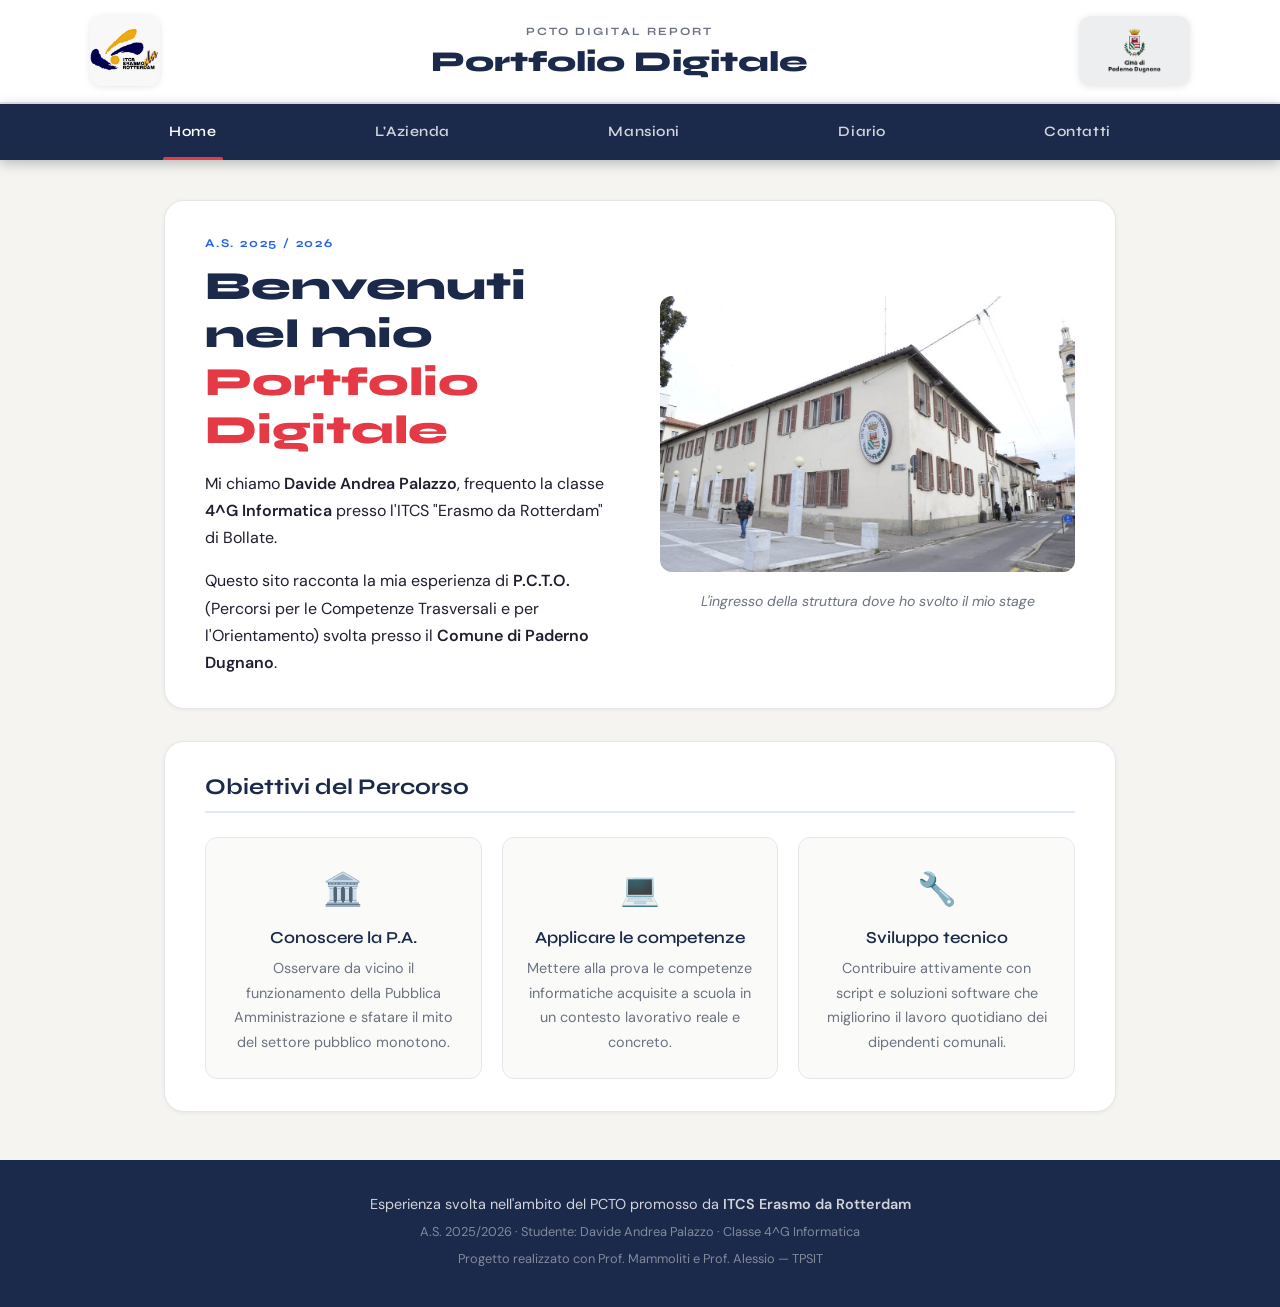
==== index.html @ 07c58e74 "first commit" ====
<!DOCTYPE html>
<html lang="it">
<head>
    <meta charset="UTF-8">
    <meta name="viewport" content="width=device-width, initial-scale=1.0">
    <title>Home — PCTO Davide Andrea Palazzo</title>
    <link rel="stylesheet" href="./css/style.css">
    <link rel="preconnect" href="https://fonts.googleapis.com">
    <link href="https://fonts.googleapis.com/css2?family=Syne:wght@400;600;700;800&family=DM+Sans:ital,wght@0,300;0,400;0,500;1,300&display=swap" rel="stylesheet">
</head>
<body>

    <header>
        <div class="header-inner">
            <img src="./images/logo-scuola.jpg" alt="Logo ITCS Erasmo da Rotterdam" class="logo-img">
            <div class="header-title">
                <span class="header-label">PCTO Digital Report</span>
                <h1>Portfolio Digitale</h1>
            </div>
            <img src="./images/logo-comune.webp" alt="Logo Comune Paderno Dugnano" class="logo-img">
        </div>
    </header>

    <nav>
        <ul>
            <li><a href="./index.html" class="active">Home</a></li>
            <li><a href="./pages/azienda.html">L'Azienda</a></li>
            <li><a href="./pages/mansioni.html">Mansioni</a></li>
            <li><a href="./pages/diario.html">Diario</a></li>
            <li><a href="./pages/contatti.html">Contatti</a></li>
        </ul>
    </nav>

    <main>
        <section class="hero-section">
            <div class="hero-text">
                <p class="hero-eyebrow">A.S. 2025 / 2026</p>
                <h2>Benvenuti nel mio<br><span class="accent">Portfolio Digitale</span></h2>
                <p>Mi chiamo <strong>Davide Andrea Palazzo</strong>, frequento la classe <strong>4^G Informatica</strong> presso l'ITCS "Erasmo da Rotterdam" di Bollate.</p>
                <p>Questo sito racconta la mia esperienza di <strong>P.C.T.O.</strong> (Percorsi per le Competenze Trasversali e per l'Orientamento) svolta presso il <strong>Comune di Paderno Dugnano</strong>.</p>
            </div>
            <figure class="hero-figure">
                <img src="./images/ingresso-comune.jpg" alt="Ingresso Comune Paderno Dugnano">
                <figcaption>L'ingresso della struttura dove ho svolto il mio stage</figcaption>
            </figure>
        </section>

        <section class="obiettivi-section">
            <h3>Obiettivi del Percorso</h3>
            <div class="obiettivi-grid">
                <div class="obiettivo-card">
                    <span class="card-icon">🏛️</span>
                    <h4>Conoscere la P.A.</h4>
                    <p>Osservare da vicino il funzionamento della Pubblica Amministrazione e sfatare il mito del settore pubblico monotono.</p>
                </div>
                <div class="obiettivo-card">
                    <span class="card-icon">💻</span>
                    <h4>Applicare le competenze</h4>
                    <p>Mettere alla prova le competenze informatiche acquisite a scuola in un contesto lavorativo reale e concreto.</p>
                </div>
                <div class="obiettivo-card">
                    <span class="card-icon">🔧</span>
                    <h4>Sviluppo tecnico</h4>
                    <p>Contribuire attivamente con script e soluzioni software che migliorino il lavoro quotidiano dei dipendenti comunali.</p>
                </div>
            </div>
        </section>
    </main>

    <footer>
        <div class="footer-inner">
            <p>Esperienza svolta nell'ambito del PCTO promosso da <strong>ITCS Erasmo da Rotterdam</strong></p>
            <p class="footer-sub">A.S. 2025/2026 · Studente: Davide Andrea Palazzo · Classe 4^G Informatica</p>
            <p class="footer-sub">Progetto realizzato con Prof. Mammoliti e Prof. Alessio — TPSIT</p>
        </div>
    </footer>

</body>
</html>
---- css/style.css ----
/* ============================================================
   PCTO DIGITAL REPORT — style.css
   Design: raffinato, moderno, professionale
   Font: Syne (titoli) + DM Sans (corpo) + JetBrains Mono (codice)
   ============================================================ */

/* ── CSS Variables ───────────────────────────────────────── */
:root {
    --bg:          #f5f4f0;
    --bg-white:    #ffffff;
    --bg-card:     #fafaf8;
    --navy:        #1b2a4a;
    --blue:        #2563eb;
    --blue-light:  #dbeafe;
    --accent:      #e63946;
    --accent-soft: #fde8ea;
    --text:        #1e1e2e;
    --muted:       #6b7280;
    --border:      #e5e7eb;
    --code-bg:     #0f172a;
    --code-text:   #e2e8f0;
    --shadow-sm:   0 1px 4px rgba(0,0,0,0.06);
    --shadow-md:   0 4px 16px rgba(0,0,0,0.09);
    --shadow-lg:   0 8px 32px rgba(0,0,0,0.13);
    --radius:      12px;
    --radius-lg:   20px;
}

/* ── Reset & Base ────────────────────────────────────────── */
*, *::before, *::after {
    box-sizing: border-box;
    margin: 0;
    padding: 0;
}

html {
    scroll-behavior: smooth;
}

body {
    font-family: 'DM Sans', system-ui, sans-serif;
    font-size: 1rem;
    line-height: 1.7;
    background-color: var(--bg);
    color: var(--text);
    min-height: 100vh;
}

/* ── Typography ──────────────────────────────────────────── */
h1, h2, h3, h4 {
    font-family: 'Syne', sans-serif;
    line-height: 1.2;
    color: var(--navy);
}

h2 { font-size: clamp(1.8rem, 4vw, 2.5rem); font-weight: 800; }
h3 { font-size: 1.4rem; font-weight: 700; margin-bottom: 0.75rem; }
h4 { font-size: 1.05rem; font-weight: 600; }

p { margin-bottom: 1rem; color: var(--text); }
p:last-child { margin-bottom: 0; }

a {
    color: var(--blue);
    text-decoration: none;
    transition: color 0.2s;
}
a:hover { color: var(--accent); text-decoration: underline; }

strong { font-weight: 600; }

code {
    font-family: 'JetBrains Mono', monospace;
    font-size: 0.85em;
    background: var(--blue-light);
    color: var(--navy);
    padding: 0.15em 0.4em;
    border-radius: 4px;
}

/* ── Header ──────────────────────────────────────────────── */
header {
    background: var(--bg-white);
    border-bottom: 2px solid var(--border);
    box-shadow: var(--shadow-sm);
    padding: 1rem 2rem;
}

.header-inner {
    display: flex;
    align-items: center;
    justify-content: space-between;
    max-width: 1100px;
    margin: 0 auto;
    gap: 1.5rem;
}

.header-title {
    text-align: center;
    flex: 1;
}

.header-label {
    display: block;
    font-family: 'Syne', sans-serif;
    font-size: 0.7rem;
    font-weight: 700;
    letter-spacing: 0.18em;
    text-transform: uppercase;
    color: var(--muted);
    margin-bottom: 0.25rem;
}

header h1 {
    font-size: clamp(1.2rem, 3vw, 1.8rem);
    font-weight: 800;
    color: var(--navy);
}

.logo-img {
    height: 70px;
    width: auto;
    max-width: 140px;
    object-fit: contain;
    filter: drop-shadow(0 1px 3px rgba(0,0,0,0.1));
    transition: transform 0.3s;
}
.logo-img:hover { transform: scale(1.05); }

/* ── Navigation (Flexbox — richiesto dal manuale) ────────── */
nav {
    background-color: var(--navy);
    position: sticky;
    top: 0;
    z-index: 1000;
    box-shadow: 0 3px 12px rgba(27,42,74,0.3);
}

nav ul {
    display: flex;
    justify-content: space-around;
    list-style: none;
    padding: 0;
    margin: 0;
    max-width: 1100px;
    margin: 0 auto;
}

nav ul li a {
    display: inline-block;
    color: rgba(255,255,255,0.8);
    text-decoration: none;
    font-family: 'Syne', sans-serif;
    font-weight: 600;
    font-size: 0.9rem;
    letter-spacing: 0.04em;
    padding: 1rem 1.2rem;
    transition: color 0.2s, transform 0.2s;
    position: relative;
}

nav ul li a::after {
    content: '';
    position: absolute;
    bottom: 0;
    left: 50%;
    transform: translateX(-50%) scaleX(0);
    width: 70%;
    height: 3px;
    background: var(--accent);
    border-radius: 2px 2px 0 0;
    transition: transform 0.25s;
}

nav ul li a:hover {
    color: #ffffff;
    transform: scale(1.05);
    text-decoration: none;
}
nav ul li a:hover::after { transform: translateX(-50%) scaleX(1); }

nav ul li a.active {
    color: #ffffff;
}
nav ul li a.active::after { transform: translateX(-50%) scaleX(1); }

/* ── Main Container ──────────────────────────────────────── */
main {
    max-width: 1000px;
    margin: 2.5rem auto;
    padding: 0 1.5rem;
}

section {
    background: var(--bg-white);
    border-radius: var(--radius-lg);
    padding: 2rem 2.5rem;
    margin-bottom: 2rem;
    box-shadow: var(--shadow-sm);
    border: 1px solid var(--border);
}

section h3 {
    color: var(--navy);
    padding-bottom: 0.6rem;
    border-bottom: 2px solid var(--blue-light);
    margin-bottom: 1.25rem;
}

/* ── Page Hero ───────────────────────────────────────────── */
.page-hero {
    text-align: center;
    padding: 2.5rem 1rem 1.5rem;
}

.page-hero h2 { color: var(--navy); }

.page-subtitle {
    font-family: 'Syne', sans-serif;
    font-size: 1rem;
    color: var(--muted);
    margin-top: 0.4rem;
}

/* ── Home Hero Section ───────────────────────────────────── */
.hero-section {
    display: grid;
    grid-template-columns: 1fr 1fr;
    gap: 2.5rem;
    align-items: center;
}

.hero-eyebrow {
    font-family: 'Syne', sans-serif;
    font-size: 0.75rem;
    font-weight: 700;
    letter-spacing: 0.15em;
    text-transform: uppercase;
    color: var(--blue);
    margin-bottom: 0.5rem;
}

.hero-text h2 {
    margin-bottom: 1rem;
}

.accent {
    color: var(--accent);
}

.hero-figure {
    margin: 0;
    text-align: center;
}

/* ── Images ──────────────────────────────────────────────── */
img {
    max-width: 100%;
    height: auto;
    border-radius: var(--radius);
    transition: transform 0.3s, box-shadow 0.3s;
}

img.foto-galleria {
    box-shadow: var(--shadow-md);
}

img.foto-galleria:hover,
.hero-figure img:hover {
    transform: scale(1.03);
    box-shadow: var(--shadow-lg);
}

figure {
    margin: 1.5rem 0;
    text-align: center;
}

figcaption {
    font-style: italic;
    color: var(--muted);
    font-size: 0.88rem;
    margin-top: 0.6rem;
}

/* ── Video ───────────────────────────────────────────────── */
.video-wrapper {
    border-radius: var(--radius);
    overflow: hidden;
    box-shadow: var(--shadow-md);
    background: #000;
}

.video-player {
    display: block;
    width: 100%;
    max-height: 480px;
    border-radius: var(--radius);
}

/* ── Objectives / Feature Grid ───────────────────────────── */
.obiettivi-section {
    background: var(--bg-white);
    border-radius: var(--radius-lg);
    padding: 2rem 2.5rem;
    margin-bottom: 2rem;
    border: 1px solid var(--border);
    box-shadow: var(--shadow-sm);
}

.obiettivi-section h3 {
    color: var(--navy);
    padding-bottom: 0.6rem;
    border-bottom: 2px solid var(--blue-light);
    margin-bottom: 1.5rem;
}

.obiettivi-grid,
.feature-grid {
    display: grid;
    grid-template-columns: repeat(3, 1fr);
    gap: 1.25rem;
    margin-top: 1rem;
}

.obiettivo-card,
.feature-card {
    background: var(--bg-card);
    border: 1px solid var(--border);
    border-radius: var(--radius);
    padding: 1.5rem;
    text-align: center;
    transition: transform 0.25s, box-shadow 0.25s;
}

.obiettivo-card:hover,
.feature-card:hover {
    transform: translateY(-4px);
    box-shadow: var(--shadow-md);
}

.card-icon,
.feature-icon {
    font-size: 2rem;
    display: block;
    margin-bottom: 0.75rem;
}

.obiettivo-card h4,
.feature-card h4 {
    color: var(--navy);
    margin-bottom: 0.5rem;
}

.obiettivo-card p,
.feature-card p {
    font-size: 0.9rem;
    color: var(--muted);
    margin: 0;
}

/* ── Mansioni List ───────────────────────────────────────── */
.mansioni-list {
    display: flex;
    flex-direction: column;
    gap: 1rem;
    margin-top: 1.25rem;
}

.mansione-item {
    display: flex;
    gap: 1.25rem;
    align-items: flex-start;
    background: var(--bg-card);
    border: 1px solid var(--border);
    border-radius: var(--radius);
    padding: 1.25rem 1.5rem;
    transition: transform 0.2s, box-shadow 0.2s;
}

.mansione-item:hover {
    transform: translateX(4px);
    box-shadow: var(--shadow-sm);
}

.mansione-num {
    font-family: 'Syne', sans-serif;
    font-size: 1.6rem;
    font-weight: 800;
    color: var(--blue-light);
    min-width: 3rem;
    line-height: 1;
    padding-top: 0.15rem;
    /* contrasto bordo */
    -webkit-text-stroke: 1px var(--blue);
    color: transparent;
}

.mansione-body h4 { margin-bottom: 0.3rem; }
.mansione-body p  { font-size: 0.92rem; color: var(--muted); margin: 0; }

/* ── Tables ──────────────────────────────────────────────── */
.table-wrapper {
    overflow-x: auto;
    border-radius: var(--radius);
    box-shadow: var(--shadow-sm);
    margin-top: 1rem;
}

table {
    width: 100%;
    border-collapse: collapse;
    background: var(--bg-white);
}

th, td {
    border: 1px solid var(--border);
    padding: 0.9rem 1.1rem;
    text-align: left;
    font-size: 0.93rem;
}

th {
    background-color: var(--navy);
    color: #ffffff;
    font-family: 'Syne', sans-serif;
    font-weight: 600;
    letter-spacing: 0.03em;
}

tr:nth-child(even) td { background-color: var(--bg-card); }
tr:hover td { background-color: var(--blue-light); transition: background 0.15s; }

/* ── Top Day Card ────────────────────────────────────────── */
.giornata-speciale {
    background: var(--bg-white);
    border-radius: var(--radius-lg);
    padding: 2rem 2.5rem;
    margin-bottom: 2rem;
    border-left: 6px solid var(--accent);
    box-shadow: var(--shadow-md);
    position: relative;
}

.topday-badge {
    display: inline-block;
    background: var(--accent-soft);
    color: var(--accent);
    font-family: 'Syne', sans-serif;
    font-size: 0.75rem;
    font-weight: 700;
    letter-spacing: 0.1em;
    text-transform: uppercase;
    padding: 0.3rem 0.8rem;
    border-radius: 999px;
    margin-bottom: 0.75rem;
}

.giornata-speciale h3 {
    color: var(--accent);
    margin-bottom: 1.25rem;
}

.topday-grid {
    display: grid;
    grid-template-columns: 1fr 1fr;
    gap: 1.5rem;
    margin-top: 1rem;
}

.topday-block {
    background: var(--bg-card);
    border: 1px solid var(--border);
    border-radius: var(--radius);
    padding: 1.25rem 1.5rem;
}

.topday-block h4 { margin-bottom: 0.5rem; }

/* ── Script Code Block ───────────────────────────────────── */
.script-section {
    background: var(--bg-white);
    border-radius: var(--radius-lg);
    padding: 2rem 2.5rem;
    margin-bottom: 2rem;
    border: 1px solid var(--border);
    box-shadow: var(--shadow-sm);
}

.script-section h3 {
    color: var(--navy);
    padding-bottom: 0.6rem;
    border-bottom: 2px solid var(--blue-light);
    margin-bottom: 1.25rem;
}

.code-block-wrapper {
    border-radius: var(--radius);
    overflow: hidden;
    box-shadow: var(--shadow-lg);
    margin: 1.5rem 0;
    border: 1px solid #1e293b;
}

.code-header {
    display: flex;
    align-items: center;
    gap: 1rem;
    background: #1e293b;
    padding: 0.75rem 1.25rem;
    border-bottom: 1px solid #334155;
}

.code-dots {
    display: flex;
    gap: 6px;
}

.code-dots span {
    display: block;
    width: 12px;
    height: 12px;
    border-radius: 50%;
}
.code-dots span:nth-child(1) { background: #ff5f57; }
.code-dots span:nth-child(2) { background: #febc2e; }
.code-dots span:nth-child(3) { background: #28c840; }

.code-filename {
    font-family: 'JetBrains Mono', monospace;
    font-size: 0.82rem;
    color: #94a3b8;
    flex: 1;
}

.code-lang {
    font-family: 'Syne', sans-serif;
    font-size: 0.7rem;
    font-weight: 700;
    letter-spacing: 0.08em;
    text-transform: uppercase;
    color: #64748b;
    background: #0f172a;
    padding: 0.2rem 0.6rem;
    border-radius: 4px;
}

.code-block {
    background: var(--code-bg);
    color: var(--code-text);
    font-family: 'JetBrains Mono', monospace;
    font-size: 0.82rem;
    line-height: 1.8;
    padding: 1.5rem 1.75rem;
    overflow-x: auto;
    margin: 0;
    white-space: pre;
}

.code-block code {
    background: transparent;
    color: inherit;
    padding: 0;
    border-radius: 0;
}

/* Syntax colours */
.code-block .comment { color: #64748b; font-style: italic; }
.code-block .kw      { color: #7dd3fc; }
.code-block .str     { color: #86efac; }
.code-block .var     { color: #fde68a; }
.code-block .c       { color: #000000; }

/* Script explanation box */
.script-explain {
    background: var(--bg-card);
    border: 1px solid var(--border);
    border-radius: var(--radius);
    padding: 1.5rem 1.75rem;
    margin-top: 1rem;
}

.script-explain h4 {
    color: var(--navy);
    margin-bottom: 0.75rem;
}

.script-explain ol {
    padding-left: 1.25rem;
}

.script-explain li {
    margin-bottom: 0.5rem;
    font-size: 0.93rem;
    color: var(--text);
}

/* ── Scuola Card (Contatti) ──────────────────────────────── */
.scuola-card {
    background: var(--bg-card);
    border: 1px solid var(--border);
    border-radius: var(--radius);
    padding: 1.5rem;
    margin-bottom: 1.5rem;
}

.scuola-info {
    display: flex;
    align-items: center;
    gap: 1.25rem;
    margin-bottom: 1rem;
}

.scuola-logo {
    height: 60px;
    width: auto;
    object-fit: contain;
    border-radius: 6px;
    flex-shrink: 0;
}

.scuola-info h4 { margin-bottom: 0.2rem; }
.scuola-info p  { font-size: 0.88rem; color: var(--muted); margin-bottom: 0.1rem; }

/* ── Map ─────────────────────────────────────────────────── */
.map-container {
    border-radius: var(--radius);
    overflow: hidden;
    box-shadow: var(--shadow-md);
    margin-top: 1rem;
    border: 1px solid var(--border);
}

.map-container iframe {
    display: block;
    border: 0;
}

/* ── Footer ──────────────────────────────────────────────── */
footer {
    background-color: var(--navy);
    color: rgba(255,255,255,0.8);
    text-align: center;
    padding: 2rem;
    margin-top: 3rem;
}

.footer-inner p {
    color: rgba(255,255,255,0.8);
    margin-bottom: 0.3rem;
    font-size: 0.9rem;
}

.footer-sub {
    font-size: 0.8rem !important;
    color: rgba(255,255,255,0.45) !important;
}

footer a { color: #93c5fd; }
footer a:hover { color: #ffffff; }

/* ── Responsive ──────────────────────────────────────────── */
@media (max-width: 768px) {
    .header-inner { flex-direction: column; gap: 0.75rem; text-align: center; }
    .logo-img { height: 50px; }

    nav ul { flex-wrap: wrap; justify-content: center; }
    nav ul li a { padding: 0.65rem 0.8rem; font-size: 0.82rem; }

    .hero-section { grid-template-columns: 1fr; }
    .obiettivi-grid,
    .feature-grid  { grid-template-columns: 1fr; }
    .topday-grid   { grid-template-columns: 1fr; }

    section,
    .obiettivi-section,
    .giornata-speciale,
    .script-section { padding: 1.25rem 1.25rem; }

    .mansione-item { flex-direction: column; gap: 0.5rem; }
    .mansione-num  { font-size: 1.2rem; }

    .scuola-info { flex-direction: column; align-items: flex-start; }

    main { padding: 0 1rem; }
}
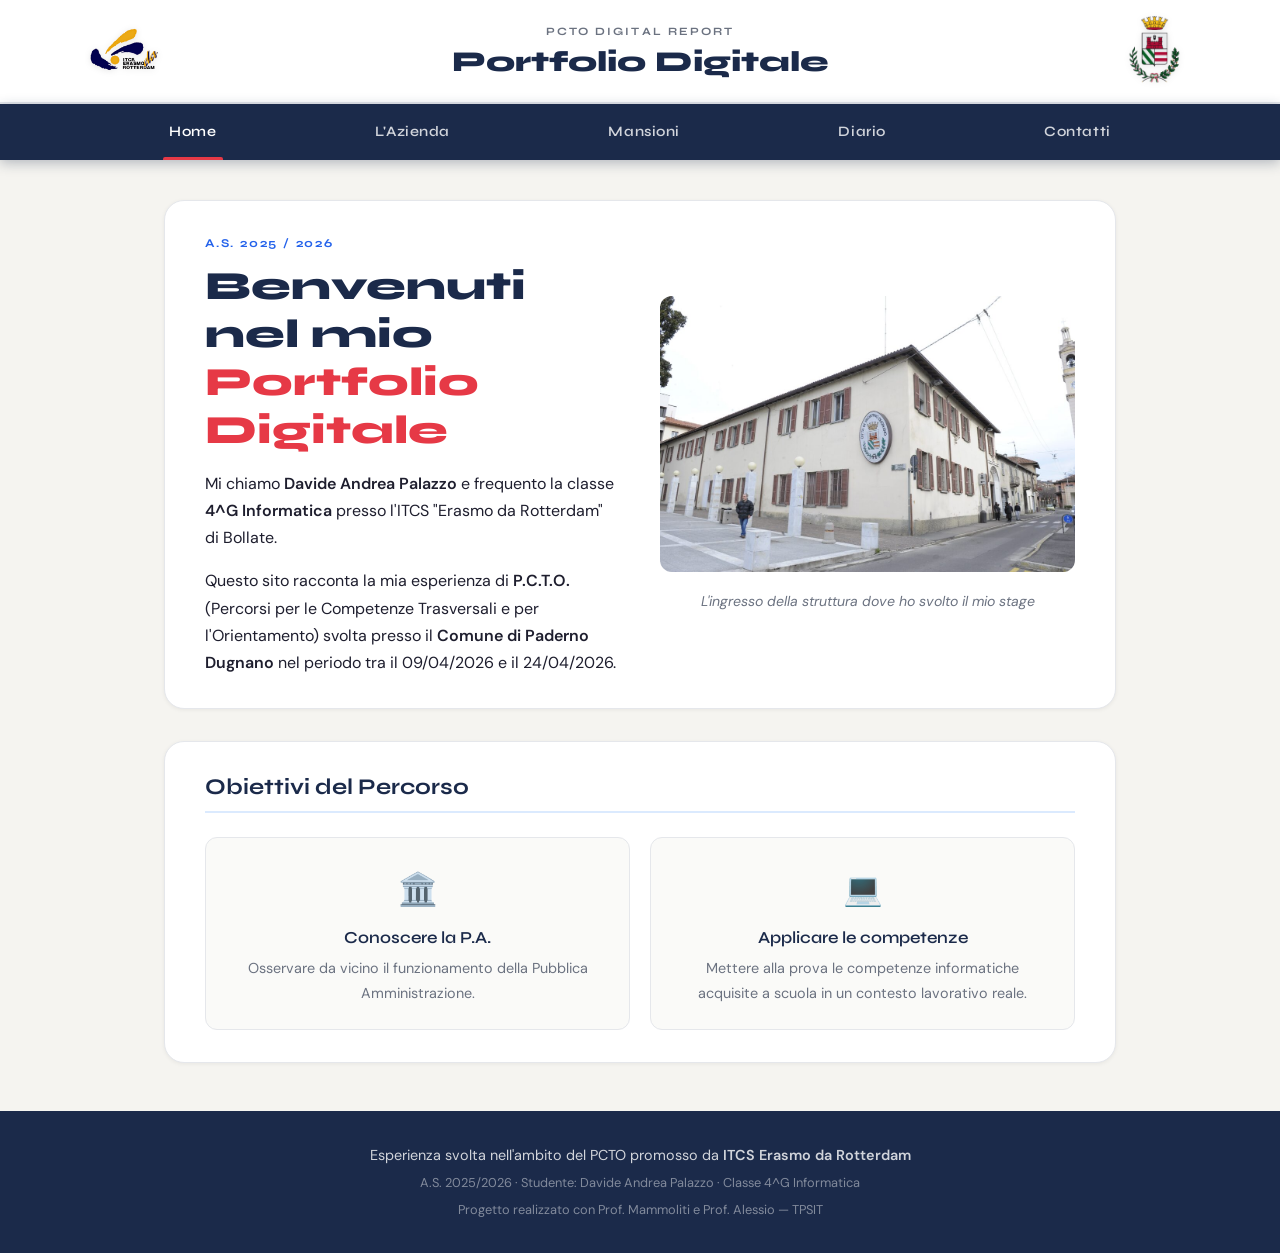
==== commit 84eb3301: "." ====
--- a/index.html
+++ b/index.html
@@ -1,79 +1,116 @@
-<!DOCTYPE html>
+<!doctype html>
 <html lang="it">
-<head>
-    <meta charset="UTF-8">
-    <meta name="viewport" content="width=device-width, initial-scale=1.0">
-    <title>Home — PCTO Davide Andrea Palazzo</title>
-    <link rel="stylesheet" href="./css/style.css">
-    <link rel="preconnect" href="https://fonts.googleapis.com">
-    <link href="https://fonts.googleapis.com/css2?family=Syne:wght@400;600;700;800&family=DM+Sans:ital,wght@0,300;0,400;0,500;1,300&display=swap" rel="stylesheet">
-</head>
-<body>
+    <head>
+        <meta charset="UTF-8" />
+        <meta name="viewport" content="width=device-width, initial-scale=1.0" />
+        <title>Home — PCTO Davide Andrea Palazzo</title>
+        <link rel="stylesheet" href="./css/style.css" />
+        <link rel="preconnect" href="https://fonts.googleapis.com" />
+        <link
+            href="https://fonts.googleapis.com/css2?family=Syne:wght@400;600;700;800&family=DM+Sans:ital,wght@0,300;0,400;0,500;1,300&display=swap"
+            rel="stylesheet"
+        />
+    </head>
+    <body>
+        <header>
+            <div class="header-div">
+                <img
+                    src="./images/logo-scuola.png"
+                    alt="Logo ITCS Erasmo da Rotterdam"
+                    class="logo-img"
+                />
+                <div class="header-title">
+                    <span>PCTO Digital Report</span>
+                    <h1>Portfolio Digitale</h1>
+                </div>
+                <img
+                    src="./images/logo-comune.png"
+                    alt="Logo Comune Paderno Dugnano"
+                    class="logo-img"
+                />
+            </div>
+        </header>
 
-    <header>
-        <div class="header-inner">
-            <img src="./images/logo-scuola.jpg" alt="Logo ITCS Erasmo da Rotterdam" class="logo-img">
-            <div class="header-title">
-                <span class="header-label">PCTO Digital Report</span>
-                <h1>Portfolio Digitale</h1>
+        <nav>
+            <ul>
+                <li><a href="./index.html" class="active">Home</a></li>
+                <li><a href="./pages/azienda.html">L'Azienda</a></li>
+                <li><a href="./pages/mansioni.html">Mansioni</a></li>
+                <li><a href="./pages/diario.html">Diario</a></li>
+                <li><a href="./pages/contatti.html">Contatti</a></li>
+            </ul>
+        </nav>
+
+        <main>
+            <section class="main-section">
+                <div>
+                    <p class="main-section-sub">A.S. 2025 / 2026</p>
+                    <h2>
+                        Benvenuti nel mio<br /><span>Portfolio Digitale</span>
+                    </h2>
+                    <p>
+                        Mi chiamo <strong>Davide Andrea Palazzo</strong> e
+                        frequento la classe
+                        <strong>4^G Informatica</strong> presso l'ITCS "Erasmo
+                        da Rotterdam" di Bollate.
+                    </p>
+                    <p>
+                        Questo sito racconta la mia esperienza di
+                        <strong>P.C.T.O.</strong> (Percorsi per le Competenze
+                        Trasversali e per l'Orientamento) svolta presso il
+                        <strong>Comune di Paderno Dugnano</strong> nel periodo
+                        tra il 09/04/2026 e il 24/04/2026.
+                    </p>
+                </div>
+                <figure class="main-section-figure">
+                    <img
+                        src="./images/ingresso-comune.jpg"
+                        alt="Ingresso Comune Paderno Dugnano"
+                    />
+                    <figcaption>
+                        L'ingresso della struttura dove ho svolto il mio stage
+                    </figcaption>
+                </figure>
+            </section>
+
+            <section class="secondary-section">
+                <h3>Obiettivi del Percorso</h3>
+                <div class="section-grid-2">
+                    <div>
+                        <span>🏛️</span>
+                        <h4>Conoscere la P.A.</h4>
+                        <p>
+                            Osservare da vicino il funzionamento della Pubblica
+                            Amministrazione.
+                        </p>
+                    </div>
+                    <div>
+                        <span>💻</span>
+                        <h4>Applicare le competenze</h4>
+                        <p>
+                            Mettere alla prova le competenze informatiche
+                            acquisite a scuola in un contesto lavorativo reale.
+                        </p>
+                    </div>
+                </div>
+            </section>
+        </main>
+
+        <footer>
+            <div class="footer-div">
+                <p>
+                    Esperienza svolta nell'ambito del PCTO promosso da
+                    <strong>ITCS Erasmo da Rotterdam</strong>
+                </p>
+                <p class="footer-sub">
+                    A.S. 2025/2026 · Studente: Davide Andrea Palazzo · Classe
+                    4^G Informatica
+                </p>
+                <p class="footer-sub">
+                    Progetto realizzato con Prof. Mammoliti e Prof. Alessio —
+                    TPSIT
+                </p>
             </div>
-            <img src="./images/logo-comune.webp" alt="Logo Comune Paderno Dugnano" class="logo-img">
-        </div>
-    </header>
-
-    <nav>
-        <ul>
-            <li><a href="./index.html" class="active">Home</a></li>
-            <li><a href="./pages/azienda.html">L'Azienda</a></li>
-            <li><a href="./pages/mansioni.html">Mansioni</a></li>
-            <li><a href="./pages/diario.html">Diario</a></li>
-            <li><a href="./pages/contatti.html">Contatti</a></li>
-        </ul>
-    </nav>
-
-    <main>
-        <section class="hero-section">
-            <div class="hero-text">
-                <p class="hero-eyebrow">A.S. 2025 / 2026</p>
-                <h2>Benvenuti nel mio<br><span class="accent">Portfolio Digitale</span></h2>
-                <p>Mi chiamo <strong>Davide Andrea Palazzo</strong>, frequento la classe <strong>4^G Informatica</strong> presso l'ITCS "Erasmo da Rotterdam" di Bollate.</p>
-                <p>Questo sito racconta la mia esperienza di <strong>P.C.T.O.</strong> (Percorsi per le Competenze Trasversali e per l'Orientamento) svolta presso il <strong>Comune di Paderno Dugnano</strong>.</p>
-            </div>
-            <figure class="hero-figure">
-                <img src="./images/ingresso-comune.jpg" alt="Ingresso Comune Paderno Dugnano">
-                <figcaption>L'ingresso della struttura dove ho svolto il mio stage</figcaption>
-            </figure>
-        </section>
-
-        <section class="obiettivi-section">
-            <h3>Obiettivi del Percorso</h3>
-            <div class="obiettivi-grid">
-                <div class="obiettivo-card">
-                    <span class="card-icon">🏛️</span>
-                    <h4>Conoscere la P.A.</h4>
-                    <p>Osservare da vicino il funzionamento della Pubblica Amministrazione e sfatare il mito del settore pubblico monotono.</p>
-                </div>
-                <div class="obiettivo-card">
-                    <span class="card-icon">💻</span>
-                    <h4>Applicare le competenze</h4>
-                    <p>Mettere alla prova le competenze informatiche acquisite a scuola in un contesto lavorativo reale e concreto.</p>
-                </div>
-                <div class="obiettivo-card">
-                    <span class="card-icon">🔧</span>
-                    <h4>Sviluppo tecnico</h4>
-                    <p>Contribuire attivamente con script e soluzioni software che migliorino il lavoro quotidiano dei dipendenti comunali.</p>
-                </div>
-            </div>
-        </section>
-    </main>
-
-    <footer>
-        <div class="footer-inner">
-            <p>Esperienza svolta nell'ambito del PCTO promosso da <strong>ITCS Erasmo da Rotterdam</strong></p>
-            <p class="footer-sub">A.S. 2025/2026 · Studente: Davide Andrea Palazzo · Classe 4^G Informatica</p>
-            <p class="footer-sub">Progetto realizzato con Prof. Mammoliti e Prof. Alessio — TPSIT</p>
-        </div>
-    </footer>
-
-</body>
-</html>+        </footer>
+    </body>
+</html>
--- a/css/style.css
+++ b/css/style.css
@@ -1,190 +1,16 @@
-/* ============================================================
-   PCTO DIGITAL REPORT — style.css
-   Design: raffinato, moderno, professionale
-   Font: Syne (titoli) + DM Sans (corpo) + JetBrains Mono (codice)
-   ============================================================ */
-
-/* ── CSS Variables ───────────────────────────────────────── */
-:root {
-    --bg:          #f5f4f0;
-    --bg-white:    #ffffff;
-    --bg-card:     #fafaf8;
-    --navy:        #1b2a4a;
-    --blue:        #2563eb;
-    --blue-light:  #dbeafe;
-    --accent:      #e63946;
-    --accent-soft: #fde8ea;
-    --text:        #1e1e2e;
-    --muted:       #6b7280;
-    --border:      #e5e7eb;
-    --code-bg:     #0f172a;
-    --code-text:   #e2e8f0;
-    --shadow-sm:   0 1px 4px rgba(0,0,0,0.06);
-    --shadow-md:   0 4px 16px rgba(0,0,0,0.09);
-    --shadow-lg:   0 8px 32px rgba(0,0,0,0.13);
-    --radius:      12px;
-    --radius-lg:   20px;
-}
-
-/* ── Reset & Base ────────────────────────────────────────── */
-*, *::before, *::after {
-    box-sizing: border-box;
-    margin: 0;
-    padding: 0;
-}
-
-html {
-    scroll-behavior: smooth;
-}
-
-body {
-    font-family: 'DM Sans', system-ui, sans-serif;
-    font-size: 1rem;
-    line-height: 1.7;
-    background-color: var(--bg);
-    color: var(--text);
-    min-height: 100vh;
-}
-
-/* ── Typography ──────────────────────────────────────────── */
-h1, h2, h3, h4 {
-    font-family: 'Syne', sans-serif;
-    line-height: 1.2;
-    color: var(--navy);
-}
-
-h2 { font-size: clamp(1.8rem, 4vw, 2.5rem); font-weight: 800; }
-h3 { font-size: 1.4rem; font-weight: 700; margin-bottom: 0.75rem; }
-h4 { font-size: 1.05rem; font-weight: 600; }
-
-p { margin-bottom: 1rem; color: var(--text); }
-p:last-child { margin-bottom: 0; }
-
-a {
-    color: var(--blue);
-    text-decoration: none;
-    transition: color 0.2s;
-}
-a:hover { color: var(--accent); text-decoration: underline; }
-
-strong { font-weight: 600; }
-
-code {
-    font-family: 'JetBrains Mono', monospace;
-    font-size: 0.85em;
-    background: var(--blue-light);
-    color: var(--navy);
-    padding: 0.15em 0.4em;
-    border-radius: 4px;
-}
-
-/* ── Header ──────────────────────────────────────────────── */
-header {
-    background: var(--bg-white);
-    border-bottom: 2px solid var(--border);
-    box-shadow: var(--shadow-sm);
-    padding: 1rem 2rem;
-}
-
-.header-inner {
-    display: flex;
-    align-items: center;
-    justify-content: space-between;
-    max-width: 1100px;
-    margin: 0 auto;
-    gap: 1.5rem;
-}
-
-.header-title {
-    text-align: center;
-    flex: 1;
-}
-
-.header-label {
-    display: block;
-    font-family: 'Syne', sans-serif;
-    font-size: 0.7rem;
-    font-weight: 700;
-    letter-spacing: 0.18em;
-    text-transform: uppercase;
-    color: var(--muted);
-    margin-bottom: 0.25rem;
-}
-
-header h1 {
-    font-size: clamp(1.2rem, 3vw, 1.8rem);
-    font-weight: 800;
-    color: var(--navy);
-}
-
-.logo-img {
-    height: 70px;
-    width: auto;
-    max-width: 140px;
-    object-fit: contain;
-    filter: drop-shadow(0 1px 3px rgba(0,0,0,0.1));
-    transition: transform 0.3s;
-}
-.logo-img:hover { transform: scale(1.05); }
-
-/* ── Navigation (Flexbox — richiesto dal manuale) ────────── */
-nav {
-    background-color: var(--navy);
-    position: sticky;
-    top: 0;
-    z-index: 1000;
-    box-shadow: 0 3px 12px rgba(27,42,74,0.3);
-}
-
-nav ul {
-    display: flex;
-    justify-content: space-around;
-    list-style: none;
-    padding: 0;
-    margin: 0;
-    max-width: 1100px;
-    margin: 0 auto;
-}
-
-nav ul li a {
-    display: inline-block;
-    color: rgba(255,255,255,0.8);
-    text-decoration: none;
-    font-family: 'Syne', sans-serif;
-    font-weight: 600;
-    font-size: 0.9rem;
-    letter-spacing: 0.04em;
-    padding: 1rem 1.2rem;
-    transition: color 0.2s, transform 0.2s;
-    position: relative;
-}
-
-nav ul li a::after {
-    content: '';
-    position: absolute;
-    bottom: 0;
-    left: 50%;
-    transform: translateX(-50%) scaleX(0);
-    width: 70%;
-    height: 3px;
-    background: var(--accent);
-    border-radius: 2px 2px 0 0;
-    transition: transform 0.25s;
-}
-
-nav ul li a:hover {
-    color: #ffffff;
-    transform: scale(1.05);
-    text-decoration: none;
-}
-nav ul li a:hover::after { transform: translateX(-50%) scaleX(1); }
-
-nav ul li a.active {
-    color: #ffffff;
-}
-nav ul li a.active::after { transform: translateX(-50%) scaleX(1); }
-
-/* ── Main Container ──────────────────────────────────────── */
+@import './var.css';
+@import './header.css';
+@import './nav.css';
+@import './footer.css';
+@import './text.css';
+@import './img.css';
+@import './video.css';
+@import './table.css';
+@import './topday.css';
+@import './script.css';
+@import './school.css';
+@import './map.css';
+
 main {
     max-width: 1000px;
     margin: 2.5rem auto;
@@ -207,30 +33,38 @@
     margin-bottom: 1.25rem;
 }
 
-/* ── Page Hero ───────────────────────────────────────────── */
-.page-hero {
+.main-title {
     text-align: center;
     padding: 2.5rem 1rem 1.5rem;
 }
 
-.page-hero h2 { color: var(--navy); }
-
-.page-subtitle {
+.main-title h2 {
+    color: var(--navy);
+}
+
+.main-title p {
     font-family: 'Syne', sans-serif;
     font-size: 1rem;
     color: var(--muted);
     margin-top: 0.4rem;
 }
 
-/* ── Home Hero Section ───────────────────────────────────── */
-.hero-section {
+.main-section {
     display: grid;
     grid-template-columns: 1fr 1fr;
     gap: 2.5rem;
     align-items: center;
 }
 
-.hero-eyebrow {
+.main-section h2 {
+    margin-bottom: 1rem;
+}
+
+.main-section span {
+    color: var(--accent);
+}
+
+.main-section-sub {
     font-family: 'Syne', sans-serif;
     font-size: 0.75rem;
     font-weight: 700;
@@ -240,66 +74,12 @@
     margin-bottom: 0.5rem;
 }
 
-.hero-text h2 {
-    margin-bottom: 1rem;
-}
-
-.accent {
-    color: var(--accent);
-}
-
-.hero-figure {
+.main-section-figure {
     margin: 0;
     text-align: center;
 }
 
-/* ── Images ──────────────────────────────────────────────── */
-img {
-    max-width: 100%;
-    height: auto;
-    border-radius: var(--radius);
-    transition: transform 0.3s, box-shadow 0.3s;
-}
-
-img.foto-galleria {
-    box-shadow: var(--shadow-md);
-}
-
-img.foto-galleria:hover,
-.hero-figure img:hover {
-    transform: scale(1.03);
-    box-shadow: var(--shadow-lg);
-}
-
-figure {
-    margin: 1.5rem 0;
-    text-align: center;
-}
-
-figcaption {
-    font-style: italic;
-    color: var(--muted);
-    font-size: 0.88rem;
-    margin-top: 0.6rem;
-}
-
-/* ── Video ───────────────────────────────────────────────── */
-.video-wrapper {
-    border-radius: var(--radius);
-    overflow: hidden;
-    box-shadow: var(--shadow-md);
-    background: #000;
-}
-
-.video-player {
-    display: block;
-    width: 100%;
-    max-height: 480px;
-    border-radius: var(--radius);
-}
-
-/* ── Objectives / Feature Grid ───────────────────────────── */
-.obiettivi-section {
+.secondary-section {
     background: var(--bg-white);
     border-radius: var(--radius-lg);
     padding: 2rem 2.5rem;
@@ -308,66 +88,73 @@
     box-shadow: var(--shadow-sm);
 }
 
-.obiettivi-section h3 {
+.secondary-section h3 {
     color: var(--navy);
     padding-bottom: 0.6rem;
     border-bottom: 2px solid var(--blue-light);
     margin-bottom: 1.5rem;
 }
 
-.obiettivi-grid,
-.feature-grid {
+.section-grid-2 {
+    display: grid;
+    grid-template-columns: repeat(2, 1fr);
+    gap: 1.25rem;
+    margin-top: 1rem;
+}
+
+.section-grid-3 {
     display: grid;
     grid-template-columns: repeat(3, 1fr);
     gap: 1.25rem;
     margin-top: 1rem;
 }
 
-.obiettivo-card,
-.feature-card {
+.section-grid-2 div,
+.section-grid-3 div {
     background: var(--bg-card);
     border: 1px solid var(--border);
     border-radius: var(--radius);
     padding: 1.5rem;
     text-align: center;
-    transition: transform 0.25s, box-shadow 0.25s;
-}
-
-.obiettivo-card:hover,
-.feature-card:hover {
+    transition:
+        transform 0.25s,
+        box-shadow 0.25s;
+}
+
+.section-grid-2 div:hover,
+.section-grid-3 div:hover {
     transform: translateY(-4px);
     box-shadow: var(--shadow-md);
 }
 
-.card-icon,
-.feature-icon {
+.section-grid-2 div h4,
+.section-grid-3 div h4 {
+    color: var(--navy);
+    margin-bottom: 0.5rem;
+}
+
+.section-grid-2 div p,
+.section-grid-3 div p {
+    font-size: 0.9rem;
+    color: var(--muted);
+    margin: 0;
+}
+
+.section-grid-2 div span,
+.section-grid-3 div span {
     font-size: 2rem;
     display: block;
     margin-bottom: 0.75rem;
 }
 
-.obiettivo-card h4,
-.feature-card h4 {
-    color: var(--navy);
-    margin-bottom: 0.5rem;
-}
-
-.obiettivo-card p,
-.feature-card p {
-    font-size: 0.9rem;
-    color: var(--muted);
-    margin: 0;
-}
-
-/* ── Mansioni List ───────────────────────────────────────── */
-.mansioni-list {
+.main-list {
     display: flex;
     flex-direction: column;
     gap: 1rem;
     margin-top: 1.25rem;
 }
 
-.mansione-item {
+.list-item {
     display: flex;
     gap: 1.25rem;
     align-items: flex-start;
@@ -375,312 +162,94 @@
     border: 1px solid var(--border);
     border-radius: var(--radius);
     padding: 1.25rem 1.5rem;
-    transition: transform 0.2s, box-shadow 0.2s;
-}
-
-.mansione-item:hover {
+    transition:
+        transform 0.2s,
+        box-shadow 0.2s;
+}
+
+.list-item:hover {
     transform: translateX(4px);
     box-shadow: var(--shadow-sm);
 }
 
-.mansione-num {
-    font-family: 'Syne', sans-serif;
+.list-num {
+    font-family: sans-serif;
     font-size: 1.6rem;
     font-weight: 800;
     color: var(--blue-light);
     min-width: 3rem;
     line-height: 1;
     padding-top: 0.15rem;
-    /* contrasto bordo */
     -webkit-text-stroke: 1px var(--blue);
     color: transparent;
 }
 
-.mansione-body h4 { margin-bottom: 0.3rem; }
-.mansione-body p  { font-size: 0.92rem; color: var(--muted); margin: 0; }
-
-/* ── Tables ──────────────────────────────────────────────── */
-.table-wrapper {
-    overflow-x: auto;
-    border-radius: var(--radius);
-    box-shadow: var(--shadow-sm);
-    margin-top: 1rem;
-}
-
-table {
-    width: 100%;
-    border-collapse: collapse;
-    background: var(--bg-white);
-}
-
-th, td {
-    border: 1px solid var(--border);
-    padding: 0.9rem 1.1rem;
-    text-align: left;
-    font-size: 0.93rem;
-}
-
-th {
-    background-color: var(--navy);
-    color: #ffffff;
-    font-family: 'Syne', sans-serif;
-    font-weight: 600;
-    letter-spacing: 0.03em;
-}
-
-tr:nth-child(even) td { background-color: var(--bg-card); }
-tr:hover td { background-color: var(--blue-light); transition: background 0.15s; }
-
-/* ── Top Day Card ────────────────────────────────────────── */
-.giornata-speciale {
-    background: var(--bg-white);
-    border-radius: var(--radius-lg);
-    padding: 2rem 2.5rem;
-    margin-bottom: 2rem;
-    border-left: 6px solid var(--accent);
-    box-shadow: var(--shadow-md);
-    position: relative;
-}
-
-.topday-badge {
-    display: inline-block;
-    background: var(--accent-soft);
-    color: var(--accent);
-    font-family: 'Syne', sans-serif;
-    font-size: 0.75rem;
-    font-weight: 700;
-    letter-spacing: 0.1em;
-    text-transform: uppercase;
-    padding: 0.3rem 0.8rem;
-    border-radius: 999px;
-    margin-bottom: 0.75rem;
-}
-
-.giornata-speciale h3 {
-    color: var(--accent);
-    margin-bottom: 1.25rem;
-}
-
-.topday-grid {
-    display: grid;
-    grid-template-columns: 1fr 1fr;
-    gap: 1.5rem;
-    margin-top: 1rem;
-}
-
-.topday-block {
-    background: var(--bg-card);
-    border: 1px solid var(--border);
-    border-radius: var(--radius);
-    padding: 1.25rem 1.5rem;
-}
-
-.topday-block h4 { margin-bottom: 0.5rem; }
-
-/* ── Script Code Block ───────────────────────────────────── */
-.script-section {
-    background: var(--bg-white);
-    border-radius: var(--radius-lg);
-    padding: 2rem 2.5rem;
-    margin-bottom: 2rem;
-    border: 1px solid var(--border);
-    box-shadow: var(--shadow-sm);
-}
-
-.script-section h3 {
-    color: var(--navy);
-    padding-bottom: 0.6rem;
-    border-bottom: 2px solid var(--blue-light);
-    margin-bottom: 1.25rem;
-}
-
-.code-block-wrapper {
-    border-radius: var(--radius);
-    overflow: hidden;
-    box-shadow: var(--shadow-lg);
-    margin: 1.5rem 0;
-    border: 1px solid #1e293b;
-}
-
-.code-header {
-    display: flex;
-    align-items: center;
-    gap: 1rem;
-    background: #1e293b;
-    padding: 0.75rem 1.25rem;
-    border-bottom: 1px solid #334155;
-}
-
-.code-dots {
-    display: flex;
-    gap: 6px;
-}
-
-.code-dots span {
-    display: block;
-    width: 12px;
-    height: 12px;
-    border-radius: 50%;
-}
-.code-dots span:nth-child(1) { background: #ff5f57; }
-.code-dots span:nth-child(2) { background: #febc2e; }
-.code-dots span:nth-child(3) { background: #28c840; }
-
-.code-filename {
-    font-family: 'JetBrains Mono', monospace;
-    font-size: 0.82rem;
-    color: #94a3b8;
-    flex: 1;
-}
-
-.code-lang {
-    font-family: 'Syne', sans-serif;
-    font-size: 0.7rem;
-    font-weight: 700;
-    letter-spacing: 0.08em;
-    text-transform: uppercase;
-    color: #64748b;
-    background: #0f172a;
-    padding: 0.2rem 0.6rem;
-    border-radius: 4px;
-}
-
-.code-block {
-    background: var(--code-bg);
-    color: var(--code-text);
-    font-family: 'JetBrains Mono', monospace;
-    font-size: 0.82rem;
-    line-height: 1.8;
-    padding: 1.5rem 1.75rem;
-    overflow-x: auto;
+.list-body h4 {
+    margin-bottom: 0.3rem;
+}
+
+.list-body p {
+    font-size: 0.92rem;
+    color: var(--muted);
     margin: 0;
-    white-space: pre;
-}
-
-.code-block code {
-    background: transparent;
-    color: inherit;
-    padding: 0;
-    border-radius: 0;
-}
-
-/* Syntax colours */
-.code-block .comment { color: #64748b; font-style: italic; }
-.code-block .kw      { color: #7dd3fc; }
-.code-block .str     { color: #86efac; }
-.code-block .var     { color: #fde68a; }
-.code-block .c       { color: #000000; }
-
-/* Script explanation box */
-.script-explain {
-    background: var(--bg-card);
-    border: 1px solid var(--border);
-    border-radius: var(--radius);
-    padding: 1.5rem 1.75rem;
-    margin-top: 1rem;
-}
-
-.script-explain h4 {
-    color: var(--navy);
-    margin-bottom: 0.75rem;
-}
-
-.script-explain ol {
-    padding-left: 1.25rem;
-}
-
-.script-explain li {
-    margin-bottom: 0.5rem;
-    font-size: 0.93rem;
-    color: var(--text);
-}
-
-/* ── Scuola Card (Contatti) ──────────────────────────────── */
-.scuola-card {
-    background: var(--bg-card);
-    border: 1px solid var(--border);
-    border-radius: var(--radius);
-    padding: 1.5rem;
-    margin-bottom: 1.5rem;
-}
-
-.scuola-info {
-    display: flex;
-    align-items: center;
-    gap: 1.25rem;
-    margin-bottom: 1rem;
-}
-
-.scuola-logo {
-    height: 60px;
-    width: auto;
-    object-fit: contain;
-    border-radius: 6px;
-    flex-shrink: 0;
-}
-
-.scuola-info h4 { margin-bottom: 0.2rem; }
-.scuola-info p  { font-size: 0.88rem; color: var(--muted); margin-bottom: 0.1rem; }
-
-/* ── Map ─────────────────────────────────────────────────── */
-.map-container {
-    border-radius: var(--radius);
-    overflow: hidden;
-    box-shadow: var(--shadow-md);
-    margin-top: 1rem;
-    border: 1px solid var(--border);
-}
-
-.map-container iframe {
-    display: block;
-    border: 0;
-}
-
-/* ── Footer ──────────────────────────────────────────────── */
-footer {
-    background-color: var(--navy);
-    color: rgba(255,255,255,0.8);
-    text-align: center;
-    padding: 2rem;
-    margin-top: 3rem;
-}
-
-.footer-inner p {
-    color: rgba(255,255,255,0.8);
-    margin-bottom: 0.3rem;
-    font-size: 0.9rem;
-}
-
-.footer-sub {
-    font-size: 0.8rem !important;
-    color: rgba(255,255,255,0.45) !important;
-}
-
-footer a { color: #93c5fd; }
-footer a:hover { color: #ffffff; }
-
-/* ── Responsive ──────────────────────────────────────────── */
+}
+
 @media (max-width: 768px) {
-    .header-inner { flex-direction: column; gap: 0.75rem; text-align: center; }
-    .logo-img { height: 50px; }
-
-    nav ul { flex-wrap: wrap; justify-content: center; }
-    nav ul li a { padding: 0.65rem 0.8rem; font-size: 0.82rem; }
-
-    .hero-section { grid-template-columns: 1fr; }
+    .header-inner {
+        flex-direction: column;
+        gap: 0.75rem;
+        text-align: center;
+    }
+
+    .logo-img {
+        height: 50px;
+    }
+
+    nav ul {
+        flex-wrap: wrap;
+        justify-content: center;
+    }
+
+    nav ul li a {
+        padding: 0.65rem 0.8rem;
+        font-size: 0.82rem;
+    }
+
+    .hero-section {
+        grid-template-columns: 1fr;
+    }
+
     .obiettivi-grid,
-    .feature-grid  { grid-template-columns: 1fr; }
-    .topday-grid   { grid-template-columns: 1fr; }
+    .feature-grid {
+        grid-template-columns: 1fr;
+    }
+
+    .topday-grid {
+        grid-template-columns: 1fr;
+    }
 
     section,
     .obiettivi-section,
     .giornata-speciale,
-    .script-section { padding: 1.25rem 1.25rem; }
-
-    .mansione-item { flex-direction: column; gap: 0.5rem; }
-    .mansione-num  { font-size: 1.2rem; }
-
-    .scuola-info { flex-direction: column; align-items: flex-start; }
-
-    main { padding: 0 1rem; }
-}+    .script-section {
+        padding: 1.25rem 1.25rem;
+    }
+
+    .mansione-item {
+        flex-direction: column;
+        gap: 0.5rem;
+    }
+
+    .mansione-num {
+        font-size: 1.2rem;
+    }
+
+    .scuola-info {
+        flex-direction: column;
+        align-items: flex-start;
+    }
+
+    main {
+        padding: 0 1rem;
+    }
+}
